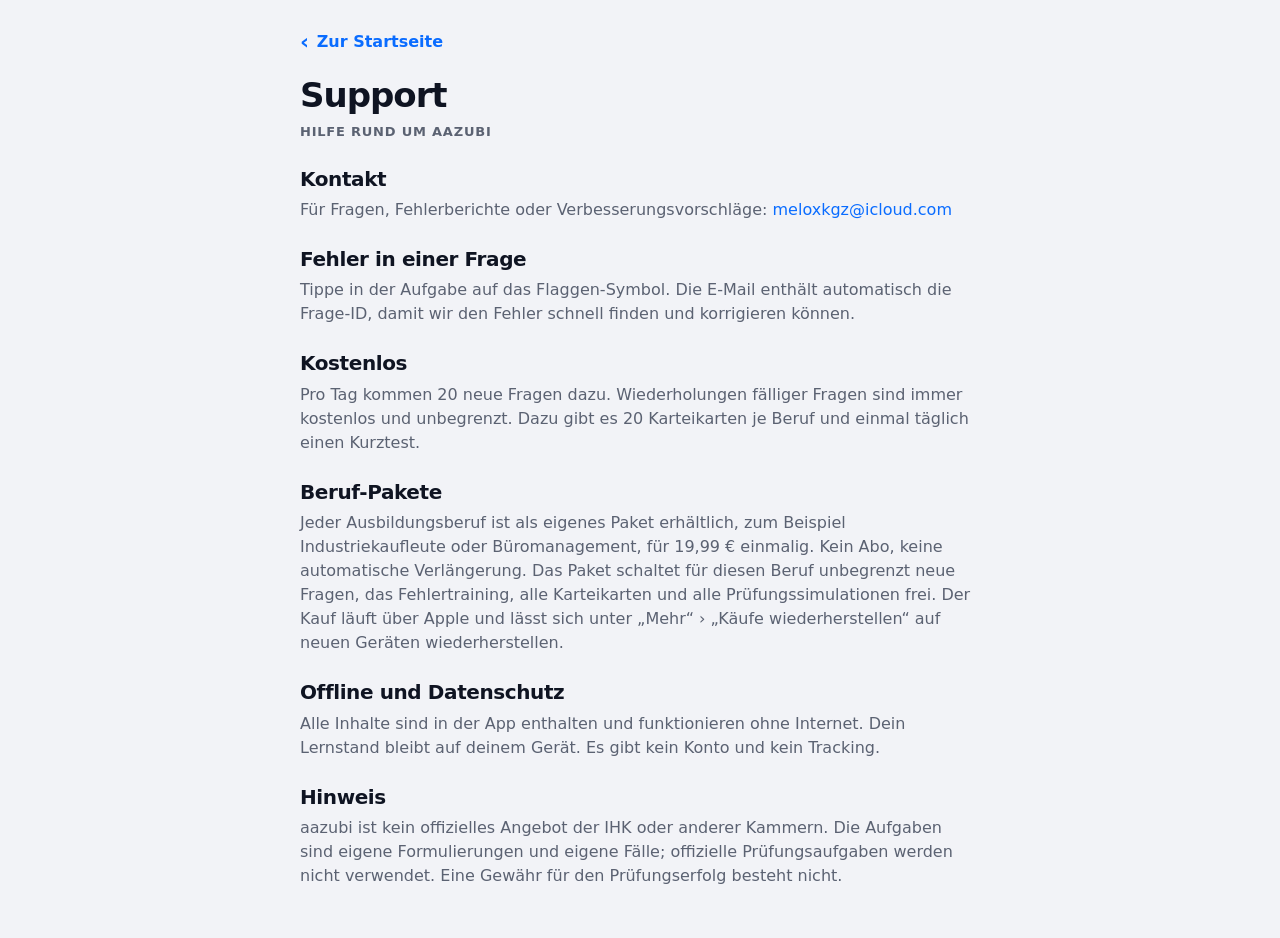
==== support.html @ 2c67dcf4 "aazubi: Support, Datenschutz, Impressum Co-Authored-By: Claude Opus 5.5 <noreply@anthropic.com>" ====
<!doctype html>
<html lang="de">
<head>
  <meta charset="utf-8">
  <meta name="viewport" content="width=device-width, initial-scale=1, viewport-fit=cover">
  <title>Support - aazubi</title>
  <link rel="stylesheet" href="style.css">
</head>
<body class="legal-page">
  <article class="legal">
    <a class="back" href="index.html">Zur Startseite</a>
    <h1>Support</h1>
    <p class="eyebrow">Hilfe rund um aazubi</p>
    <h2>Kontakt</h2>
    <p>Für Fragen, Fehlerberichte oder Verbesserungsvorschläge: <a href="mailto:meloxkgz@icloud.com?subject=aazubi%20Support">meloxkgz@icloud.com</a></p>
    <h2>Fehler in einer Frage</h2>
    <p>Tippe in der Aufgabe auf das Flaggen-Symbol. Die E-Mail enthält automatisch die Frage-ID, damit wir den Fehler schnell finden und korrigieren können.</p>
    <h2>Kostenlos</h2>
    <p>Pro Tag kommen 20 neue Fragen dazu. Wiederholungen fälliger Fragen sind immer kostenlos und unbegrenzt. Dazu gibt es 20 Karteikarten je Beruf und einmal täglich einen Kurztest.</p>
    <h2>Beruf-Pakete</h2>
    <p>Jeder Ausbildungsberuf ist als eigenes Paket erhältlich, zum Beispiel Industriekaufleute oder Büromanagement, für 19,99 € einmalig. Kein Abo, keine automatische Verlängerung. Das Paket schaltet für diesen Beruf unbegrenzt neue Fragen, das Fehlertraining, alle Karteikarten und alle Prüfungssimulationen frei. Der Kauf läuft über Apple und lässt sich unter „Mehr“ › „Käufe wiederherstellen“ auf neuen Geräten wiederherstellen.</p>
    <h2>Offline und Datenschutz</h2>
    <p>Alle Inhalte sind in der App enthalten und funktionieren ohne Internet. Dein Lernstand bleibt auf deinem Gerät. Es gibt kein Konto und kein Tracking.</p>
    <h2>Hinweis</h2>
    <p>aazubi ist kein offizielles Angebot der IHK oder anderer Kammern. Die Aufgaben sind eigene Formulierungen und eigene Fälle; offizielle Prüfungsaufgaben werden nicht verwendet. Eine Gewähr für den Prüfungserfolg besteht nicht.</p>
  </article>
</body>
</html>
---- style.css ----
/* ==========================================================================
   aazubi — Designsystem nach der Industriekaufmann-iOS-App (IndustrieTrainer)
   SF Pro in schweren Schnitten, iOS-Gruppengrau, Navy→Blau-Hero,
   weiße Karten mit grauem Versal-Label + fetter Überschrift, Pillen-Chips,
   farbige Code-Chips, schwarze Buttons, Blau für Links/Sekundäraktionen.
   ========================================================================== */

:root {
  --bg: #f2f3f7;
  --surface: #ffffff;
  --surface-2: #f2f2f5;
  --surface-3: #e7e8ed;
  --ink: #0f1422;
  --ink-2: #5b6272;
  --ink-3: #6b7280;
  --line: #e6e7ec;
  --line-2: #d9dbe2;
  --btn-bg: #111827;
  --btn-fg: #ffffff;
  --blue: #0a6cff;
  --blue-soft: #e3efff;
  --sel-border: #8cc8f5;
  --ok: #22c55e;  --ok-soft: #e7f8ee; --ok-ink: #15803d;
  --bad: #ef4444; --bad-soft: #fdecec; --bad-ink: #c62828;
  --warn: #f59e0b;
  --orange: #f97316; --orange-soft: #ffedd5;
  --violet: #8b5cf6; --violet-soft: #ede9fe;
  --green: #10b981; --green-soft: #d1fae5;
  --blue-chip: #2563eb; --blue-chip-soft: #e0e7ff;
  --gray-chip: #64748b; --gray-chip-soft: #eef0f4;
  --hero: linear-gradient(135deg, #141a28 0%, #1f3354 38%, #2d5a9b 68%, #0a84ff 100%);
  --shadow: 0 1px 2px rgba(15, 20, 34, .04), 0 8px 24px -12px rgba(15, 20, 34, .12);
  --shadow-lg: 0 2px 4px rgba(15, 20, 34, .05), 0 24px 48px -20px rgba(15, 20, 34, .28);
  --r-card: 28px;
  --r-md: 18px;
  --font: -apple-system, BlinkMacSystemFont, "SF Pro Text", "SF Pro Display", "Helvetica Neue", system-ui, sans-serif;
  --font-display: -apple-system, BlinkMacSystemFont, "SF Pro Display", "Helvetica Neue", system-ui, sans-serif;
  --font-sans: var(--font);
  --font-mono: var(--font);
  --ease: cubic-bezier(.2, .8, .2, 1);
  --spring: cubic-bezier(.34, 1.3, .64, 1);
  --safe-top: env(safe-area-inset-top, 0px);
  --safe-bottom: env(safe-area-inset-bottom, 0px);
  color-scheme: light;
}
@media (prefers-color-scheme: dark) {
  :root {
    --bg: #000000;
    --surface: #1c1c1e;
    --surface-2: #2c2c2e;
    --surface-3: #3a3a3c;
    --ink: #f5f5f7;
    --ink-2: #aeb1b8;
    --ink-3: #8e9199;
    --line: #2c2c2e;
    --line-2: #3a3a3c;
    --btn-bg: #f5f5f7;
    --btn-fg: #0f1422;
    --blue: #0a84ff;
    --blue-soft: #0f2a4d;
    --sel-border: #3a8ee6;
    --ok-soft: #10301d; --ok-ink: #4ade80;
    --bad-soft: #3a1414; --bad-ink: #f87171;
    --orange-soft: #3a2410; --violet-soft: #2a1f47; --green-soft: #0e3024; --blue-chip-soft: #1a2448; --gray-chip-soft: #2c2c2e;
    --shadow: 0 1px 0 rgba(255, 255, 255, .03) inset;
    --shadow-lg: 0 1px 0 rgba(255, 255, 255, .04) inset;
    color-scheme: dark;
  }
}

/* ---------- Basis ---------- */
*, *::before, *::after { box-sizing: border-box; margin: 0; -webkit-tap-highlight-color: transparent; }
html { background: var(--bg); }
body {
  min-height: 100dvh;
  font-family: var(--font);
  font-size: 16px;
  line-height: 1.4;
  color: var(--ink);
  background: var(--bg);
  -webkit-font-smoothing: antialiased;
  overflow-x: hidden;
  -webkit-user-select: none;
  user-select: none;
}
button, input, select { font: inherit; color: inherit; }
button { cursor: pointer; background: none; border: 0; padding: 0; text-align: inherit; }
a { color: inherit; text-decoration: none; }
ul { list-style: none; padding: 0; }
h1, h2, h3 { font-weight: 800; letter-spacing: -.02em; line-height: 1.12; text-wrap: balance; }
p { color: var(--ink-2); text-wrap: pretty; }
svg.i { width: 20px; height: 20px; flex: none; fill: none; stroke: currentColor; stroke-width: 2.1; stroke-linecap: round; stroke-linejoin: round; }
.num, .mono { font-variant-numeric: tabular-nums; }
:where(button, a, input, [tabindex]):focus-visible { outline: 3px solid var(--blue); outline-offset: 2px; border-radius: 12px; }

/* Labels: graue Versalien in Fett (wie „SETUP“, „WARUM PREMIUM“) */
.eyebrow {
  display: flex; align-items: center; gap: 7px;
  font-size: 13px; font-weight: 800; letter-spacing: .06em; text-transform: uppercase;
  color: var(--ink-3);
}
.kicker { font-size: 13px; font-weight: 800; letter-spacing: .06em; text-transform: uppercase; color: var(--ink-3); }
.dot { width: 7px; height: 7px; border-radius: 50%; background: var(--ink-3); flex: none; }
.dot.ok { background: var(--ok); }
.dot.gold { background: var(--orange); }

.app { max-width: 720px; margin: 0 auto; padding: calc(10px + var(--safe-top)) 16px calc(112px + var(--safe-bottom)); }

/* ---------- Kopfzeile ---------- */
.topline { display: flex; align-items: center; justify-content: space-between; gap: 12px; min-height: 52px; margin-bottom: 14px; }
.wordmark { font-size: 24px; font-weight: 900; letter-spacing: -.03em; line-height: 1; }
.wordmark small { display: none; }
.chip-btn {
  display: inline-flex; align-items: center; gap: 8px; height: 44px; padding: 0 16px;
  border-radius: 999px; background: var(--surface); box-shadow: var(--shadow);
  font-size: 15px; font-weight: 700; white-space: nowrap;
}
.chip-btn svg.i { width: 17px; height: 17px; color: var(--ink-2); }

.page-title { margin: 8px 4px 20px; }
.page-title .kicker { margin-bottom: 6px; }
.page-title h1 { font-size: 34px; font-weight: 900; letter-spacing: -.03em; line-height: 1.08; }
.page-title p { margin-top: 8px; font-size: 16px; line-height: 1.45; }
.meta-row { display: none; }

/* ---------- Buttons ---------- */
.btn {
  display: inline-flex; align-items: center; justify-content: center; gap: 8px;
  min-height: 54px; padding: 0 20px; border-radius: 16px;
  font-size: 17px; font-weight: 800; letter-spacing: -.01em; white-space: nowrap;
  transition: transform .25s var(--spring), opacity .15s;
}
.btn:active { transform: scale(.97); }
.btn svg.i { width: 18px; height: 18px; stroke-width: 2.4; }
.btn-primary { background: var(--btn-bg); color: var(--btn-fg); }
.btn-secondary { background: var(--surface-3); color: var(--blue); }
.btn-ghost { color: var(--blue); font-weight: 700; }
.btn-danger { background: var(--bad) !important; color: #fff !important; }
.btn-block { width: 100%; }
.btn[disabled] { opacity: .35; pointer-events: none; }
.btn-row { display: flex; gap: 10px; }
.btn-row .btn { flex: 1 1 0; min-width: 0; }
.btn-hero { width: 100%; justify-content: space-between; }
.btn-hero .meta { font-size: 14px; font-weight: 700; opacity: .7; display: inline-flex; gap: 6px; align-items: center; }
.linklike { display: inline-flex; align-items: center; gap: 6px; font-size: 15px; font-weight: 700; color: var(--blue); }
.linklike svg.i { width: 16px; height: 16px; }

/* ---------- Karten ---------- */
.card, .sec {
  position: relative; background: var(--surface); border-radius: var(--r-card);
  box-shadow: var(--shadow); padding: 22px 20px; margin-bottom: 14px;
}
.card-head, .sec-head { display: flex; justify-content: space-between; align-items: center; gap: 10px; }
.card-head .aside, .sec-head .aside { font-size: 14px; font-weight: 700; color: var(--ink-3); white-space: nowrap; }
.card h2, .sec h2 { font-size: 24px; font-weight: 900; letter-spacing: -.025em; margin-top: 6px; }
.sec-head h3 { font-size: 13px; font-weight: 800; letter-spacing: .06em; text-transform: uppercase; color: var(--ink-3); }
.sec-title { font-size: 24px; font-weight: 900; letter-spacing: -.025em; margin: 6px 0 16px; line-height: 1.15; }
.card .desc { margin-top: 6px; font-size: 15px; }
.card-foot { display: flex; justify-content: space-between; align-items: center; gap: 10px; margin-top: 16px; padding-top: 14px; border-top: 1px solid var(--line); font-size: 14px; color: var(--ink-3); }
.tags { display: flex; flex-wrap: wrap; gap: 6px; margin-top: 12px; }
.tag { display: inline-flex; align-items: center; gap: 5px; min-height: 26px; padding: 3px 10px; border-radius: 999px; background: var(--surface-2); font-size: 13px; font-weight: 700; color: var(--ink-2); }
.tag.ok { background: var(--ok-soft); color: var(--ok-ink); }
.tag.gold { background: var(--blue-soft); color: var(--blue); font-weight: 800; }
.tag.dark { background: var(--btn-bg); color: var(--btn-fg); }
.section-label { margin: 26px 4px 12px; }
.section-label .eyebrow { font-size: 13px; }
.fine { font-size: 13px; line-height: 1.5; color: var(--ink-3); text-align: center; margin-top: 14px; }
.fine a { color: var(--blue); font-weight: 600; }

/* ---------- Hero (Navy→Blau) ---------- */
.hero2 {
  position: relative; overflow: hidden; border-radius: 32px; padding: 24px 22px 22px; margin-bottom: 14px;
  background: var(--hero); color: #fff; box-shadow: var(--shadow-lg);
}
.hero2 .top { display: flex; justify-content: space-between; align-items: center; gap: 10px; }
.hero2 .eb { font-size: 13px; font-weight: 800; letter-spacing: .06em; text-transform: uppercase; color: rgba(255, 255, 255, .72); }
.hero2 .pillnum { padding: 8px 14px; border-radius: 999px; background: rgba(255, 255, 255, .14); font-size: 17px; font-weight: 900; letter-spacing: .01em; white-space: nowrap; }
.hero2 h1 { margin-top: 16px; font-size: 32px; font-weight: 900; letter-spacing: -.03em; line-height: 1.1; color: #fff; }
.hero2 p { margin-top: 10px; color: rgba(255, 255, 255, .78); font-size: 16px; line-height: 1.45; }
.hero2 .tiles { display: grid; grid-template-columns: repeat(3, 1fr); gap: 10px; margin-top: 20px; }
.hero2 .tile { padding: 14px 12px 12px; border-radius: 18px; background: rgba(255, 255, 255, .13); text-align: left; color: #fff; }
.hero2 .tile b { display: block; font-size: 24px; font-weight: 900; letter-spacing: -.02em; line-height: 1.05; font-variant-numeric: tabular-nums; white-space: nowrap; }
.hero2 .tile span { display: block; margin-top: 4px; font-size: 13px; font-weight: 700; color: rgba(255, 255, 255, .72); }
.hero2 .btn { margin-top: 18px; background: #fff; color: #0f1422; }
.hero2 .sub-actions { display: flex; justify-content: center; margin-top: 12px; }
.hero2 .sub-actions button { font-size: 15px; font-weight: 700; color: rgba(255, 255, 255, .85); display: inline-flex; gap: 6px; align-items: center; min-height: 36px; }
.hero2 .sub-actions svg.i { width: 16px; height: 16px; }

/* ---------- Tagesplan ---------- */
.plan-row { display: grid; grid-template-columns: 1fr 1fr; gap: 10px; margin-top: 16px; }
.plan-row > div { padding: 14px; border-radius: var(--r-md); background: var(--surface-2); }
.plan-row b { display: block; font-size: 26px; font-weight: 900; letter-spacing: -.02em; font-variant-numeric: tabular-nums; }
.plan-row span { font-size: 13px; font-weight: 700; color: var(--ink-3); }
.bar { height: 10px; border-radius: 10px; background: var(--surface-3); overflow: hidden; }
.bar > i { display: block; height: 100%; border-radius: 10px; background: var(--blue); transition: width .6s var(--ease); }
.bar.ok > i { background: var(--ok); }
.bar.warn > i { background: var(--warn); }
.pill-group, .toggle-group { display: flex; gap: 8px; }
.pill-group { margin-top: 16px; }
.pill-group button, .toggle-group button {
  flex: 1; min-height: 44px; padding: 0 12px; border-radius: 999px; background: var(--surface-2);
  font-size: 15px; font-weight: 800; color: var(--ink); white-space: nowrap;
  transition: background .2s, color .2s;
}
.pill-group button[aria-pressed="true"], .toggle-group button[aria-pressed="true"] { background: var(--btn-bg); color: var(--btn-fg); }

/* ---------- Prognose ---------- */
.prog-big { display: flex; align-items: baseline; gap: 8px; margin-top: 4px; }
.prog-big b { font-size: 44px; font-weight: 900; letter-spacing: -.035em; line-height: 1; font-variant-numeric: tabular-nums; }
.prog-big span { font-size: 15px; font-weight: 700; color: var(--ink-3); }
.prog-pass { display: inline-flex; align-items: center; gap: 6px; margin-top: 10px; padding: 6px 12px; border-radius: 999px; font-size: 14px; font-weight: 800; }
.prog-pass.good { background: var(--ok-soft); color: var(--ok-ink); }
.prog-pass.mid { background: var(--blue-soft); color: var(--blue); }
.prog-pass.low { background: var(--orange-soft); color: var(--orange); }
.range3 { position: relative; height: 14px; margin: 22px 0 8px; border-radius: 14px; background: var(--surface-3); }
.range3 .band { position: absolute; top: 0; bottom: 0; border-radius: 14px; background: var(--blue); }
.range3 .pass { position: absolute; top: -5px; bottom: -5px; width: 3px; margin-left: -1.5px; border-radius: 3px; background: var(--ink); }
.range3-l { display: flex; justify-content: space-between; font-size: 12px; font-weight: 700; color: var(--ink-3); }
.lever3 { display: grid; grid-template-columns: 48px 1fr auto; gap: 14px; align-items: center; width: 100%; margin-top: 18px; padding: 14px; border-radius: 20px; background: var(--surface-2); text-align: left; }
.lever3 .ic { width: 48px; height: 48px; border-radius: 14px; display: grid; place-items: center; background: var(--blue-chip-soft); color: var(--blue-chip); }
.lever3 .t { font-size: 15px; line-height: 1.35; font-weight: 600; color: var(--ink-2); }
.lever3 .t b { display: block; color: var(--ink); font-weight: 800; }
.lever3 .chev { color: var(--ink-3); }

/* ---------- Kennzahlen ---------- */
.kpis { display: grid; grid-template-columns: repeat(2, 1fr); gap: 12px; margin-bottom: 14px; }
.kpi { background: var(--surface); border-radius: 22px; box-shadow: var(--shadow); padding: 16px; text-align: left; }
.kpi .eyebrow { font-size: 12px; }
.kpi .v { font-size: 30px; font-weight: 900; letter-spacing: -.03em; margin-top: 6px; line-height: 1; font-variant-numeric: tabular-nums; }
.kpi .v small { font-size: 15px; font-weight: 800; color: var(--ink-3); margin-left: 2px; }
.kpi .f { display: flex; align-items: center; gap: 5px; margin-top: 8px; font-size: 13px; font-weight: 600; color: var(--ink-3); }
.kpi .f svg.i { width: 15px; height: 15px; }
.week { display: grid; grid-template-columns: repeat(7, 1fr); gap: 4px; margin-top: 10px; }
.week i { height: 8px; border-radius: 8px; background: var(--surface-3); }
.week i.on { background: var(--ok); }
.week i.frz { background: var(--sel-border); }

/* ---------- Themen-Kacheln (wie „Was fällt dir gerade schwer?“) ---------- */
.topics { display: grid; grid-template-columns: 1fr 1fr; gap: 10px; }
.topic { display: flex; align-items: center; gap: 12px; min-height: 76px; padding: 12px; border-radius: 22px; background: var(--surface); box-shadow: inset 0 0 0 1.5px var(--line); text-align: left; transition: transform .2s var(--spring); }
.topic:active { transform: scale(.97); }
.topic .code2 { flex: none; min-width: 52px; height: 52px; padding: 0 8px; border-radius: 16px; display: grid; place-items: center; font-size: 17px; font-weight: 900; letter-spacing: -.01em; }
.topic .t2 { font-size: 15px; font-weight: 800; line-height: 1.2; letter-spacing: -.01em; }
.topic .m2 { font-size: 12.5px; font-weight: 600; color: var(--ink-3); margin-top: 3px; }
.topic.focus { background: var(--orange-soft); box-shadow: inset 0 0 0 1.5px color-mix(in srgb, var(--orange) 55%, transparent); }
.c-orange { background: var(--orange-soft); color: var(--orange); }
.c-blue { background: var(--blue-chip-soft); color: var(--blue-chip); }
.c-green { background: var(--green-soft); color: var(--green); }
.c-violet { background: var(--violet-soft); color: var(--violet); }
.c-gray { background: var(--gray-chip-soft); color: var(--gray-chip); }
.topic.focus .code2 { background: color-mix(in srgb, var(--orange) 16%, var(--surface)); }

/* ---------- Nummern-Liste (wie „01 PDF-Chaos ersetzen“) ---------- */
.steps { display: flex; flex-direction: column; gap: 18px; }
.step { display: grid; grid-template-columns: 52px 1fr; gap: 14px; align-items: start; }
.step .n { width: 52px; height: 52px; border-radius: 16px; display: grid; place-items: center; background: var(--btn-bg); color: var(--btn-fg); font-size: 17px; font-weight: 900; }
.step b { display: block; font-size: 18px; font-weight: 900; letter-spacing: -.015em; line-height: 1.25; }
.step span { display: block; margin-top: 3px; font-size: 15px; color: var(--ink-2); line-height: 1.4; }

/* ---------- Premium-Hero ---------- */
.feat { display: grid; grid-template-columns: 52px 1fr; gap: 14px; align-items: start; margin-top: 16px; }
.feat .ic { width: 52px; height: 52px; border-radius: 16px; display: grid; place-items: center; background: rgba(255, 255, 255, .14); color: #fff; }
.feat .ic svg.i { width: 24px; height: 24px; }
.feat b { display: block; font-size: 17px; font-weight: 900; color: #fff; letter-spacing: -.01em; }
.feat span { display: block; margin-top: 2px; font-size: 15px; color: rgba(255, 255, 255, .78); line-height: 1.4; }
.crown { position: absolute; right: 20px; top: 20px; width: 64px; height: 64px; border-radius: 20px; display: grid; place-items: center; background: rgba(255, 255, 255, .14); }
.crown svg.i { width: 32px; height: 32px; stroke-width: 2.2; }

/* ---------- Listen (Lernfelder, Berufe, Menü) ---------- */
.list { background: var(--surface); border-radius: var(--r-card); box-shadow: var(--shadow); overflow: hidden; margin-bottom: 14px; }
.row-item { display: grid; grid-template-columns: 52px 1fr auto; gap: 14px; align-items: center; width: 100%; padding: 14px 16px; text-align: left; }
.row-item + .row-item { border-top: 1px solid var(--line); }
.row-item:active { background: var(--surface-2); }
.row-item .code { width: 52px; height: 52px; border-radius: 16px; display: grid; place-items: center; font-size: 16px; font-weight: 900; background: var(--blue-chip-soft); color: var(--blue-chip); }
.row-item .code svg.i { width: 24px; height: 24px; }
.row-item.done .code { background: var(--green-soft); color: var(--green); }
.row-item.sel { background: var(--blue-soft); }
.row-item.sel .code { background: var(--btn-bg); color: var(--btn-fg); }
.row-item .t { font-size: 16px; font-weight: 800; line-height: 1.28; letter-spacing: -.01em; }
.row-item .m { font-size: 13.5px; font-weight: 600; color: var(--ink-3); margin-top: 3px; }
.row-item .bar { height: 6px; margin-top: 9px; }
.row-item .chev { color: var(--ink-3); }
.row-item[disabled] { opacity: .45; }

.seg { display: flex; gap: 8px; overflow-x: auto; scrollbar-width: none; margin-bottom: 14px; padding: 2px; }
.seg::-webkit-scrollbar { display: none; }
.seg button { flex: none; min-height: 40px; padding: 0 16px; border-radius: 999px; background: var(--surface); box-shadow: var(--shadow); font-size: 14px; font-weight: 800; color: var(--ink); white-space: nowrap; }
.seg button.on { background: var(--btn-bg); color: var(--btn-fg); }

/* ---------- Onboarding ---------- */
.search { position: relative; display: block; margin-bottom: 14px; }
.search svg.i { position: absolute; left: 16px; top: 50%; transform: translateY(-50%); color: var(--ink-3); width: 18px; height: 18px; }
.search input { width: 100%; height: 52px; border-radius: 16px; border: 0; background: var(--surface); box-shadow: var(--shadow); padding: 0 16px 0 46px; font-size: 17px; outline: none; -webkit-user-select: text; user-select: text; }
.checks { display: flex; flex-direction: column; gap: 10px; margin-top: 18px; }
.checks > span { display: flex; align-items: center; gap: 10px; font-size: 15px; font-weight: 600; color: rgba(255, 255, 255, .85); }
.checks svg.i { width: 20px; height: 20px; padding: 3px; border-radius: 50%; background: var(--ok); color: #fff; stroke-width: 3; }
.choice-grid { display: grid; grid-template-columns: repeat(3, 1fr); gap: 10px; }
.choice { padding: 18px 8px 16px; border-radius: 22px; background: var(--surface); box-shadow: inset 0 0 0 1.5px var(--line); text-align: center; }
.choice b { display: block; font-size: 32px; font-weight: 900; letter-spacing: -.03em; line-height: 1; }
.choice span { display: block; margin-top: 6px; font-size: 14px; font-weight: 700; color: var(--ink-3); }
.choice.sel { background: var(--btn-bg); box-shadow: none; }
.choice.sel b, .choice.sel span { color: var(--btn-fg); }
.field { margin-top: 20px; }
.field label { display: block; margin-bottom: 8px; }
.field input { width: 100%; height: 54px; border-radius: 16px; border: 0; background: var(--surface); box-shadow: var(--shadow); padding: 0 16px; font-size: 17px; -webkit-user-select: text; user-select: text; }
.sticky-cta { position: sticky; bottom: calc(14px + var(--safe-bottom)); margin-top: 20px; z-index: 5; }
.sticky-cta .btn { box-shadow: 0 12px 30px -10px rgba(15, 20, 34, .45); }

/* ---------- Aufgabe ---------- */
.quiz { position: fixed; inset: 0; z-index: 40; background: var(--bg); overflow-y: auto; -webkit-overflow-scrolling: touch; }
.practice-bar { position: sticky; top: 0; z-index: 3; display: flex; align-items: center; gap: 12px; padding: calc(10px + var(--safe-top)) 16px 10px; background: color-mix(in srgb, var(--bg) 88%, transparent); -webkit-backdrop-filter: blur(20px) saturate(180%); backdrop-filter: blur(20px) saturate(180%); }
.practice-bar .close { width: 44px; height: 44px; border-radius: 50%; background: var(--surface); box-shadow: var(--shadow); display: grid; place-items: center; flex: none; }
.practice-bar .ttl { flex: 1; min-width: 0; }
.practice-bar .ttl .eyebrow { font-size: 11.5px; }
.practice-bar .ttl b { display: block; font-size: 17px; font-weight: 800; overflow: hidden; text-overflow: ellipsis; white-space: nowrap; }
.progress-row { display: flex; align-items: center; gap: 12px; padding: 4px 20px 12px; font-size: 13px; font-weight: 700; color: var(--ink-3); background: color-mix(in srgb, var(--bg) 88%, transparent); }
.progress-row .bar { flex: 1; height: 8px; }
.progress-row b { color: var(--ink); }
.exam-bar { position: sticky; top: 0; z-index: 3; display: flex; align-items: center; gap: 10px; padding: calc(10px + var(--safe-top)) 16px 12px; background: var(--hero); color: #fff; }
.exam-bar .icon { width: 44px; height: 44px; border-radius: 50%; background: rgba(255, 255, 255, .14); display: grid; place-items: center; flex: none; }
.exam-bar .timer { flex: 1; min-width: 0; display: flex; flex-direction: column; justify-content: center; }
.exam-bar .timer span { display: flex; align-items: center; gap: 6px; font-size: 11.5px; font-weight: 800; letter-spacing: .06em; color: rgba(255, 255, 255, .7); }
.exam-bar .timer b { font-size: 24px; font-weight: 900; letter-spacing: -.01em; font-variant-numeric: tabular-nums; }
.exam-bar .timer.warn b { color: #ffb4ad; }
.exam-bar .end { min-height: 44px; padding: 0 16px; border-radius: 14px; background: #fff; color: #0f1422; font-weight: 800; font-size: 15px; flex: none; }
.quiz-body { max-width: 720px; margin: 0 auto; padding: 8px 16px calc(120px + var(--safe-bottom)); }
.task { background: var(--surface); border-radius: var(--r-card); box-shadow: var(--shadow); overflow: hidden; }
.task-head { display: flex; justify-content: space-between; align-items: flex-start; gap: 12px; padding: 20px 20px 0; }
.task-head b { font-size: 13px; font-weight: 800; letter-spacing: .06em; text-transform: uppercase; color: var(--ink-3); }
.task-head .tag { margin-top: 10px; background: var(--blue-chip-soft); color: var(--blue-chip); font-weight: 800; }
.task-head .type { margin-top: 8px; font-size: 13px; font-weight: 700; color: var(--ink-3); }
.task-tools { display: flex; gap: 8px; flex: none; }
.task-tools .tool { width: 44px; height: 44px; border-radius: 50%; background: var(--surface-2); display: grid; place-items: center; color: var(--ink-2); }
.task-tools .tool svg.i { width: 19px; height: 19px; }
.task-body { padding: 16px 20px 20px; }
.task-body .prompt { font-size: 22px; font-weight: 800; line-height: 1.3; letter-spacing: -.02em; color: var(--ink); -webkit-user-select: text; user-select: text; }
.options { display: flex; flex-direction: column; gap: 10px; margin-top: 20px; }
.option {
  display: grid; grid-template-columns: 38px 1fr 26px; gap: 12px; align-items: center;
  width: 100%; padding: 14px; border-radius: 20px; background: var(--surface);
  box-shadow: inset 0 0 0 1.5px var(--line); font-size: 16px; font-weight: 600; line-height: 1.35; color: var(--ink);
  transition: transform .2s var(--spring), box-shadow .15s, background .15s;
}
.option:active { transform: scale(.985); }
.option .key { width: 38px; height: 38px; border-radius: 12px; display: grid; place-items: center; background: var(--surface-2); font-size: 16px; font-weight: 900; color: var(--ink-2); }
.option .mark { width: 26px; height: 26px; }
.option .mark svg.i { width: 26px; height: 26px; }
.option.picked { background: var(--blue-soft); box-shadow: inset 0 0 0 2px var(--sel-border); }
.option.picked .key { background: var(--blue); color: #fff; }
.option.picked .mark { color: var(--blue); }
.option.right { background: var(--ok-soft); box-shadow: inset 0 0 0 2px var(--ok); }
.option.right .key { background: var(--ok); color: #fff; }
.option.right .mark { color: var(--ok); }
.option.wrong { background: var(--bad-soft); box-shadow: inset 0 0 0 2px var(--bad); }
.option.wrong .key { background: var(--bad); color: #fff; }
.option.wrong .mark { color: var(--bad); }
.option.dim { opacity: .45; }
.solution { margin-top: 14px; padding: 20px; border-radius: var(--r-card); background: var(--surface); box-shadow: var(--shadow); scroll-margin-bottom: calc(100px + var(--safe-bottom)); animation: rise .35s var(--ease) both; }
.solution .lbl { display: inline-flex; align-items: center; min-height: 30px; padding: 4px 12px; border-radius: 999px; background: var(--ok-soft); color: var(--ok-ink); font-size: 14px; font-weight: 800; margin-bottom: 12px; }
.solution.bad .lbl { background: var(--bad-soft); color: var(--bad-ink); }
.solution p { color: var(--ink); font-size: 16px; line-height: 1.5; -webkit-user-select: text; user-select: text; }
.sol-line { font-weight: 600; margin-bottom: 8px; }
.sol-line b { font-weight: 800; }
.hint-strong { margin-top: 12px; padding-top: 12px; border-top: 1px solid var(--line); font-size: 14px !important; color: var(--ink-2) !important; }
.quiz-foot { position: fixed; left: 0; right: 0; bottom: 0; z-index: 41; padding: 12px 16px calc(12px + var(--safe-bottom)); background: color-mix(in srgb, var(--bg) 90%, transparent); -webkit-backdrop-filter: blur(20px) saturate(180%); backdrop-filter: blur(20px) saturate(180%); }
.quiz-foot .inner { max-width: 720px; margin: 0 auto; display: flex; gap: 10px; align-items: center; }
.quiz-foot .btn { flex: 1; }
.quiz-foot .hint { flex: 1; text-align: center; font-size: 14px; font-weight: 600; color: var(--ink-3); padding: 16px 0; }

/* Rechenaufgabe */
.num-wrap { margin-top: 20px; }
.num-wrap .eyebrow { font-size: 12px; }
.num-field { display: flex; align-items: center; gap: 10px; margin-top: 10px; padding: 0 18px; height: 64px; border-radius: 20px; background: var(--surface-2); box-shadow: inset 0 0 0 2px transparent; transition: box-shadow .15s; }
.num-field:focus-within { box-shadow: inset 0 0 0 2px var(--sel-border); background: var(--blue-soft); }
.num-field input { flex: 1; min-width: 0; border: 0; background: transparent; outline: none; font-size: 28px; font-weight: 900; letter-spacing: -.02em; color: var(--ink); font-variant-numeric: tabular-nums; -webkit-user-select: text; user-select: text; }
.num-field .unit { font-size: 20px; font-weight: 800; color: var(--ink-3); }
.num-wrap.right .num-field { background: var(--ok-soft); box-shadow: inset 0 0 0 2px var(--ok); }
.num-wrap.wrong .num-field { background: var(--bad-soft); box-shadow: inset 0 0 0 2px var(--bad); }
.num-note { margin-top: 8px; font-size: 14px; font-weight: 700; color: var(--bad-ink); }

/* Buchungssatz */
.book { margin-top: 20px; }
.book-cols { display: grid; grid-template-columns: 1fr 1fr; gap: 10px; }
.book-col { display: flex; flex-direction: column; gap: 8px; min-height: 124px; padding: 12px; border-radius: 20px; background: var(--surface-2); box-shadow: inset 0 0 0 2px transparent; text-align: left; }
.book-col.active { background: var(--blue-soft); box-shadow: inset 0 0 0 2px var(--sel-border); }
.book-col .eyebrow { font-size: 12px; }
.book-drop { display: flex; flex-direction: column; gap: 6px; }
.book-empty { font-size: 13px; font-weight: 600; color: var(--ink-3); }
.konto-pool { display: grid; grid-template-columns: 1fr 1fr; gap: 8px; }
.konto { display: flex; flex-direction: column; align-items: flex-start; gap: 2px; width: 100%; min-height: 52px; padding: 10px 12px; border-radius: 16px; background: var(--surface); box-shadow: inset 0 0 0 1.5px var(--line); text-align: left; }
.konto b { font-size: 15px; font-weight: 900; font-variant-numeric: tabular-nums; }
.konto span { font-size: 12.5px; font-weight: 600; line-height: 1.3; color: var(--ink-2); }
.konto.used { opacity: .35; }
.konto.right { background: var(--ok-soft); box-shadow: inset 0 0 0 2px var(--ok); }
.konto.wrong { background: var(--bad-soft); box-shadow: inset 0 0 0 2px var(--bad); text-decoration: line-through; }
.konto.missing { background: transparent; box-shadow: inset 0 0 0 2px var(--ok); opacity: .85; }
.konto.missing::before { content: "fehlt"; font-size: 11px; font-weight: 800; letter-spacing: .06em; text-transform: uppercase; color: var(--ok-ink); }

/* Ergebnis */
.result-top { text-align: center; padding: 28px 20px 24px; background: var(--hero); color: #fff; }
.result-top .eyebrow { justify-content: center; color: rgba(255, 255, 255, .72); }
.result-top .score { font-size: 80px; font-weight: 900; letter-spacing: -.05em; line-height: 1; margin-top: 12px; font-variant-numeric: tabular-nums; }
.result-top .score small { font-size: 32px; opacity: .7; }
.result-top h2 { color: #fff; font-size: 24px; margin-top: 10px; }
.result-top p { color: rgba(255, 255, 255, .8); margin-top: 8px; }
.verdict { display: inline-flex; align-items: center; gap: 8px; margin-top: 16px; min-height: 36px; padding: 0 14px; border-radius: 999px; font-size: 15px; font-weight: 800; background: rgba(255, 255, 255, .16); color: #fff; }
.verdict.ok svg.i { color: #4ade80; }
.verdict.no svg.i { color: #fca5a5; }
.lfrow { display: grid; grid-template-columns: 1fr 52px; gap: 12px; align-items: center; padding: 12px 0; }
.lfrow + .lfrow { border-top: 1px solid var(--line); }
.lfrow .t { font-size: 14px; font-weight: 700; margin-bottom: 8px; }
.lfrow .v { text-align: right; font-size: 15px; font-weight: 800; font-variant-numeric: tabular-nums; }
.review-item + .review-item { border-top: 1px solid var(--line); padding-top: 16px; margin-top: 16px; }
.review-item h3 { font-size: 16px; font-weight: 800; line-height: 1.4; margin: 10px 0; }
.review-item .a { display: flex; gap: 8px; font-size: 15px; font-weight: 600; margin-top: 4px; }
.review-item .a svg.i { width: 18px; height: 18px; margin-top: 2px; stroke-width: 2.6; }
.review-item .a.no { color: var(--bad-ink); }
.review-item .a.yes { color: var(--ok-ink); }
.review-item p.ex { font-size: 14px; margin-top: 8px; }

/* ---------- Prüfung ---------- */
.exam-grid { display: grid; gap: 12px; }
.exam { width: 100%; text-align: left; margin-bottom: 0; }
.exam.rec { background: var(--hero); color: #fff; }
.exam.rec .d, .exam.rec .f { color: rgba(255, 255, 255, .78); }
.exam .top { display: flex; justify-content: space-between; align-items: flex-start; gap: 10px; }
.exam h3 { font-size: 26px; font-weight: 900; letter-spacing: -.03em; }
.exam .d { margin-top: 4px; font-size: 15px; font-weight: 600; color: var(--ink-3); }
.exam .big { font-size: 44px; font-weight: 900; letter-spacing: -.04em; margin-top: 18px; line-height: 1; }
.exam .f { margin-top: 8px; font-size: 14px; font-weight: 700; color: var(--ink-3); }
.exam .lock { position: absolute; right: 20px; bottom: 20px; }
.exam.rec .tag.gold { background: rgba(255, 255, 255, .18); color: #fff; }
.notes { display: grid; gap: 10px; margin-top: 14px; }
.note { padding: 14px 16px; border-radius: var(--r-md); background: var(--surface-2); }
.note b { display: block; font-size: 15px; font-weight: 800; }
.note span { font-size: 14px; color: var(--ink-2); }
.checklist { display: flex; flex-direction: column; gap: 12px; margin-top: 14px; }
.checklist li { display: flex; gap: 12px; align-items: center; font-size: 16px; font-weight: 600; }
.checklist li::before { content: ""; flex: none; width: 24px; height: 24px; border-radius: 50%; background: var(--ok) url("data:image/svg+xml,%3Csvg xmlns='http://www.w3.org/2000/svg' viewBox='0 0 24 24' fill='none' stroke='white' stroke-width='3.4' stroke-linecap='round' stroke-linejoin='round'%3E%3Cpath d='M20 6 9 17l-5-5'/%3E%3C/svg%3E") center / 14px no-repeat; }

/* ---------- Karteikarten ---------- */
.flash { cursor: pointer; min-height: 340px; display: flex; flex-direction: column; padding: 24px 22px; }
.flash .front-t { font-size: 28px; font-weight: 900; letter-spacing: -.025em; line-height: 1.2; margin-top: 16px; }
.flash .lbl { display: inline-flex; align-self: flex-start; margin-top: 20px; padding: 4px 12px; border-radius: 999px; background: var(--ok-soft); color: var(--ok-ink); font-size: 14px; font-weight: 800; }
.flash .back-t { font-size: 18px; line-height: 1.5; font-weight: 500; color: var(--ink); margin-top: 10px; -webkit-user-select: text; user-select: text; }
.flash .tap { margin-top: auto; padding-top: 22px; display: flex; align-items: center; gap: 8px; font-size: 14px; font-weight: 700; color: var(--blue); }
.flash .tap svg.i { width: 17px; height: 17px; }
.rate { display: grid; grid-template-columns: 1fr 1fr; gap: 10px; }
.rate button { padding: 16px 10px; border-radius: 22px; background: var(--surface); box-shadow: var(--shadow); text-align: center; }
.rate button b { display: block; font-size: 17px; font-weight: 900; }
.rate button span { display: block; margin-top: 3px; font-size: 13px; font-weight: 600; color: var(--ink-3); }
.rate button:last-child { background: var(--btn-bg); }
.rate button:last-child b, .rate button:last-child span { color: var(--btn-fg); }

/* ---------- Mehr / Einstellungen ---------- */
.menu button, .menu a, .menu label { display: flex; justify-content: space-between; align-items: center; gap: 12px; width: 100%; min-height: 56px; padding: 14px 18px; font-size: 16px; font-weight: 700; }
.menu > * + * { border-top: 1px solid var(--line); }
.menu .v { display: inline-flex; align-items: center; gap: 6px; color: var(--ink-3); font-size: 15px; font-weight: 600; max-width: 60%; overflow: hidden; text-overflow: ellipsis; white-space: nowrap; }
.menu .v svg.i { width: 17px; height: 17px; }
.menu .danger { color: var(--bad); }
.menu a { color: var(--ink); }
.menu input[type="date"] { border: 0; background: var(--surface-2); border-radius: 10px; padding: 8px 10px; font-size: 15px; font-weight: 600; color: var(--ink); }
.setting .st, .setting-col .st { display: block; font-size: 16px; font-weight: 700; }
.setting .sd, .setting-col .sd { display: block; font-size: 13px; font-weight: 500; color: var(--ink-3); margin-top: 3px; }
.setting-col { display: block; padding: 14px 18px; }
.setting-col .toggle-group { margin-top: 12px; }
.switch { position: relative; flex: none; width: 51px; height: 31px; border-radius: 999px; background: var(--surface-3); transition: background .2s; }
.switch::after { content: ""; position: absolute; top: 2px; left: 2px; width: 27px; height: 27px; border-radius: 50%; background: #fff; box-shadow: 0 3px 8px rgba(0, 0, 0, .15), 0 1px 1px rgba(0, 0, 0, .1); transition: transform .25s var(--spring); }
.switch[aria-checked="true"] { background: var(--ok); }
.switch[aria-checked="true"]::after { transform: translateX(20px); }

/* ---------- Tab-Leiste (iOS) ---------- */
.tabbar {
  position: fixed; left: 0; right: 0; bottom: 0; z-index: 30;
  display: grid; grid-template-columns: repeat(5, 1fr);
  padding: 6px 8px calc(4px + var(--safe-bottom));
  background: color-mix(in srgb, var(--surface) 86%, transparent);
  -webkit-backdrop-filter: blur(24px) saturate(180%); backdrop-filter: blur(24px) saturate(180%);
  border-top: .5px solid var(--line-2);
}
.tabbar[hidden] { display: none; }
.tabbar button { display: flex; flex-direction: column; align-items: center; gap: 3px; padding: 5px 0; color: var(--ink-3); font-size: 11px; font-weight: 600; }
.tabbar svg.i { width: 25px; height: 25px; stroke-width: 2; }
.tabbar button.on { color: var(--blue); }
.tabbar button.on svg.i { stroke-width: 2.4; }

/* ---------- Sheet ---------- */
.overlay { position: fixed; inset: 0; z-index: 50; background: rgba(0, 0, 0, .35); animation: fade .2s ease; }
.overlay[hidden], .sheet-wrap[hidden] { display: none; }
.sheet-wrap { position: fixed; left: 0; right: 0; bottom: 0; z-index: 51; display: flex; justify-content: center; pointer-events: none; }
.sheet { pointer-events: auto; width: 100%; max-width: 620px; max-height: 92dvh; overflow-y: auto; background: var(--bg); border-radius: 28px 28px 0 0; padding: 10px 16px calc(20px + var(--safe-bottom)); box-shadow: 0 -10px 40px rgba(0, 0, 0, .2); animation: up .35s var(--ease); }
.sheet .grab { width: 38px; height: 5px; border-radius: 5px; background: var(--line-2); margin: 0 auto 16px; }
.sheet h2.sheet-t { font-size: 28px; font-weight: 900; letter-spacing: -.03em; margin: 8px 4px 8px; }
.sheet > p, .sheet [role="dialog"] > p { margin: 0 4px; }
.plan { display: grid; grid-template-columns: 28px 1fr auto; gap: 14px; align-items: center; width: 100%; padding: 20px 18px; border-radius: var(--r-card); background: var(--surface); box-shadow: var(--shadow); margin-bottom: 12px; text-align: left; }
.plan .radio { width: 26px; height: 26px; border-radius: 50%; box-shadow: inset 0 0 0 2.5px var(--ink-3); }
.plan.sel { box-shadow: inset 0 0 0 2px var(--sel-border), var(--shadow); }
.plan.sel .radio { box-shadow: none; background: var(--ok) url("data:image/svg+xml,%3Csvg xmlns='http://www.w3.org/2000/svg' viewBox='0 0 24 24' fill='none' stroke='white' stroke-width='3.4' stroke-linecap='round' stroke-linejoin='round'%3E%3Cpath d='M20 6 9 17l-5-5'/%3E%3C/svg%3E") center / 15px no-repeat; }
.plan .t { font-size: 20px; font-weight: 900; letter-spacing: -.02em; display: flex; align-items: center; gap: 8px; }
.plan .m { font-size: 15px; font-weight: 500; color: var(--ink-3); margin-top: 3px; }
.plan .p { font-size: 22px; font-weight: 900; text-align: right; letter-spacing: -.02em; }
.plan .p small { display: block; font-size: 14px; font-weight: 700; color: var(--ink-3); }

.toast { position: fixed; z-index: 60; left: 50%; transform: translateX(-50%); bottom: calc(96px + var(--safe-bottom)); padding: 12px 18px; border-radius: 16px; background: var(--btn-bg); color: var(--btn-fg); font-weight: 700; font-size: 15px; box-shadow: 0 12px 30px -10px rgba(0, 0, 0, .4); animation: drop .3s var(--ease); max-width: calc(100% - 32px); }
.toast[hidden] { display: none; }

.empty { text-align: center; padding: 34px 20px; }
.empty svg.i { width: 32px; height: 32px; color: var(--ink-3); margin: 0 auto; display: block; }
.empty h3 { font-size: 22px; font-weight: 900; margin: 14px 0 6px; }

/* ---------- Rechtliche Seiten ---------- */
.legal-page { -webkit-user-select: text; user-select: text; }
.legal { max-width: 720px; margin: 0 auto; padding: calc(20px + var(--safe-top)) 20px calc(40px + var(--safe-bottom)); }
.legal .back { display: inline-flex; align-items: center; min-height: 44px; margin-bottom: 12px; font-weight: 700; color: var(--blue); }
.legal .back::before { content: "‹\00a0"; font-size: 22px; }
.legal h1 { font-size: 34px; font-weight: 900; letter-spacing: -.03em; margin-bottom: 8px; }
.legal h2 { font-size: 20px; font-weight: 800; margin: 26px 0 8px; }
.legal p, .legal li { color: var(--ink-2); margin-bottom: 10px; line-height: 1.5; }
.legal a { color: var(--blue); }

/* ---------- Bewegung ---------- */
.stagger > * { animation: rise .45s var(--ease) both; }
.stagger > *:nth-child(2) { animation-delay: .04s; } .stagger > *:nth-child(3) { animation-delay: .08s; }
.stagger > *:nth-child(4) { animation-delay: .12s; } .stagger > *:nth-child(n+5) { animation-delay: .16s; }
.fade-in { animation: rise .35s var(--ease) both; }
@keyframes rise { from { opacity: 0; transform: translateY(10px); } to { opacity: 1; transform: none; } }
@keyframes fade { from { opacity: 0; } }
@keyframes up { from { transform: translateY(100%); } }
@keyframes drop { from { opacity: 0; transform: translate(-50%, 10px); } }

/* Schriftgröße (Einstellungen) */
html[data-size="l"] .task-body .prompt { font-size: 25px; }
html[data-size="l"] .option, html[data-size="l"] .solution p, html[data-size="l"] .back-t { font-size: 18px; }
html[data-size="xl"] .task-body .prompt { font-size: 28px; }
html[data-size="xl"] .option, html[data-size="xl"] .solution p, html[data-size="xl"] .back-t { font-size: 20px; }

@media (min-width: 760px) {
  .exam-grid { grid-template-columns: repeat(3, 1fr); }
  .kpis { grid-template-columns: repeat(4, 1fr); }
  .tabbar { left: 50%; right: auto; transform: translateX(-50%); width: 520px; bottom: 14px; border: .5px solid var(--line-2); border-radius: 22px; padding: 6px; }
}
@media (prefers-reduced-motion: reduce) { *, *::before, *::after { animation: none !important; transition: none !important; } }
/* Datumsfeld: iOS zeigt leere Datumsfelder ohne Text */
.date-field { position: relative; display: flex; align-items: center; height: 54px; border-radius: 16px; background: var(--surface); box-shadow: var(--shadow); padding: 0 16px; }
.date-field input { position: absolute; inset: 0; width: 100%; height: 100%; opacity: 0; -webkit-appearance: none; appearance: none; border: 0; }
.date-field .ph { flex: 1; font-size: 17px; font-weight: 600; color: var(--ink-3); pointer-events: none; }
.date-field svg.i { color: var(--ink-3); pointer-events: none; }
.date-field.has input { position: static; opacity: 1; background: transparent; font-size: 17px; font-weight: 700; color: var(--ink); text-align: left; }
.date-field.has .ph { display: none; }
/* Mehr: Icon-Chips wie in den iOS-Einstellungen */
.menu .ml { display: inline-flex; align-items: center; gap: 14px; }
.mi { width: 34px; height: 34px; border-radius: 10px; display: grid; place-items: center; flex: none; }
.mi svg.i { width: 18px; height: 18px; stroke-width: 2.2; }
.menu .danger { font-weight: 800; }
.hero2 .top:only-child { margin: 0; }
.topics .topic .code2 { font-size: 16px; }
.topics.single { grid-template-columns: 1fr; }
.topic .t2 { display: -webkit-box; -webkit-line-clamp: 2; -webkit-box-orient: vertical; overflow: hidden; }
.topic > span:nth-child(2) { min-width: 0; }
html.shot *, html.shot *::before, html.shot *::after { animation: none !important; transition: none !important; }
/* 2er-Kacheln: Spalten dürfen nie breiter als die Karte werden, Icon über dem Text */
.topics { grid-template-columns: repeat(2, minmax(0, 1fr)); }
.topics:not(.single) .topic { flex-direction: column; align-items: flex-start; gap: 10px; min-height: 0; padding: 14px; }
.topics:not(.single) .topic .code2 { min-width: 44px; height: 44px; border-radius: 14px; font-size: 15px; }
.topics:not(.single) .topic > span:nth-child(2) { width: 100%; }
.topics:not(.single) .topic .t2 { overflow-wrap: break-word; }

/* Aufgabenkopf: LF-Chip + Titel über volle Breite */
.task-head { align-items: center; }
.task-meta { display: flex; align-items: flex-start; gap: 10px; padding: 12px 20px 0; }
.task-meta .tag { flex: none; margin: 0; background: var(--blue-chip-soft); color: var(--blue-chip); font-weight: 800; white-space: nowrap; }
.task-meta .lft { font-size: 14px; font-weight: 700; line-height: 1.3; color: var(--ink-2); padding-top: 3px; }
.task-meta .type { margin-top: 3px; font-size: 13px; font-weight: 700; color: var(--ink-3); }
/* Prüfungskarten: Badges oben rechts, gestapelt */
.exam .top .tags { display: flex; flex-direction: column; align-items: flex-end; gap: 6px; flex: none; }
.exam .lock { position: static; }
/* Schritte: Titel schwarz, nicht grau erben */
.step b { color: var(--ink); }
/* Hebel */
.lever3 .t b { font-size: 15px; }
.lever3 .lt { display: -webkit-box; -webkit-line-clamp: 2; -webkit-box-orient: vertical; overflow: hidden; margin-top: 2px; }
/* Lange Komposita (Lagerumschlagshäufigkeit) umbrechen statt überlaufen */
h1, h2, h3, .prompt, .t2, .t { overflow-wrap: break-word; }
/* Pill-Gruppen passen immer in die Breite */
.pill-group, .toggle-group { gap: 6px; }
.pill-group button, .toggle-group button { flex: 1 1 0; min-width: 0; padding-left: 4px; padding-right: 4px; font-size: 14.5px; white-space: nowrap; }
/* Jahresabo-Badge nicht umbrechen */
.plan .t { flex-wrap: wrap; row-gap: 4px; }
.plan .tag { white-space: nowrap; }
.plan > span:nth-child(2) { min-width: 0; }
.menu input[type="date"] { min-width: 0; max-width: 150px; flex: none; }
.pill-group button, .toggle-group button { display: inline-flex; align-items: center; justify-content: center; text-align: center; }
.menu .ml { flex: none; }
.menu .v { min-width: 0; overflow: visible; }
.menu .v .vt { min-width: 0; overflow: hidden; text-overflow: ellipsis; white-space: nowrap; }
.menu .v svg { flex: none; }
button, a, [role="button"], label { touch-action: manipulation; }
.m .own { color: var(--good, #1f9d55); font-weight: 800; }
/* Toast: volle verfügbare Breite nutzen (left:50% halbierte die Breite und brach lange Meldungen schmal um) */
.toast { left: 0; right: 0; margin-inline: auto; width: fit-content; transform: none; text-align: center; }
@keyframes drop { from { opacity: 0; transform: translateY(10px); } }
/* Paywall-Titel: Krone klein oben rechts, Titel volle Breite; lange Berufsnamen sauber trennen */
.sheet .crown { width: 44px; height: 44px; border-radius: 14px; top: 16px; right: 16px; }
.sheet .crown svg.i { width: 24px; height: 24px; }
.pw-t { margin-top: 22px; font-size: 32px; hyphens: auto; -webkit-hyphens: auto; }
/* Statusleiste: Inhalt scrollt unter einen milchigen Streifen statt unter nackte Uhrzeit/Akku */
body::before { content: ""; position: fixed; top: 0; left: 0; right: 0; height: var(--safe-top); z-index: 35; pointer-events: none;
  background: color-mix(in srgb, var(--bg) 82%, transparent); -webkit-backdrop-filter: blur(20px) saturate(180%); backdrop-filter: blur(20px) saturate(180%); }
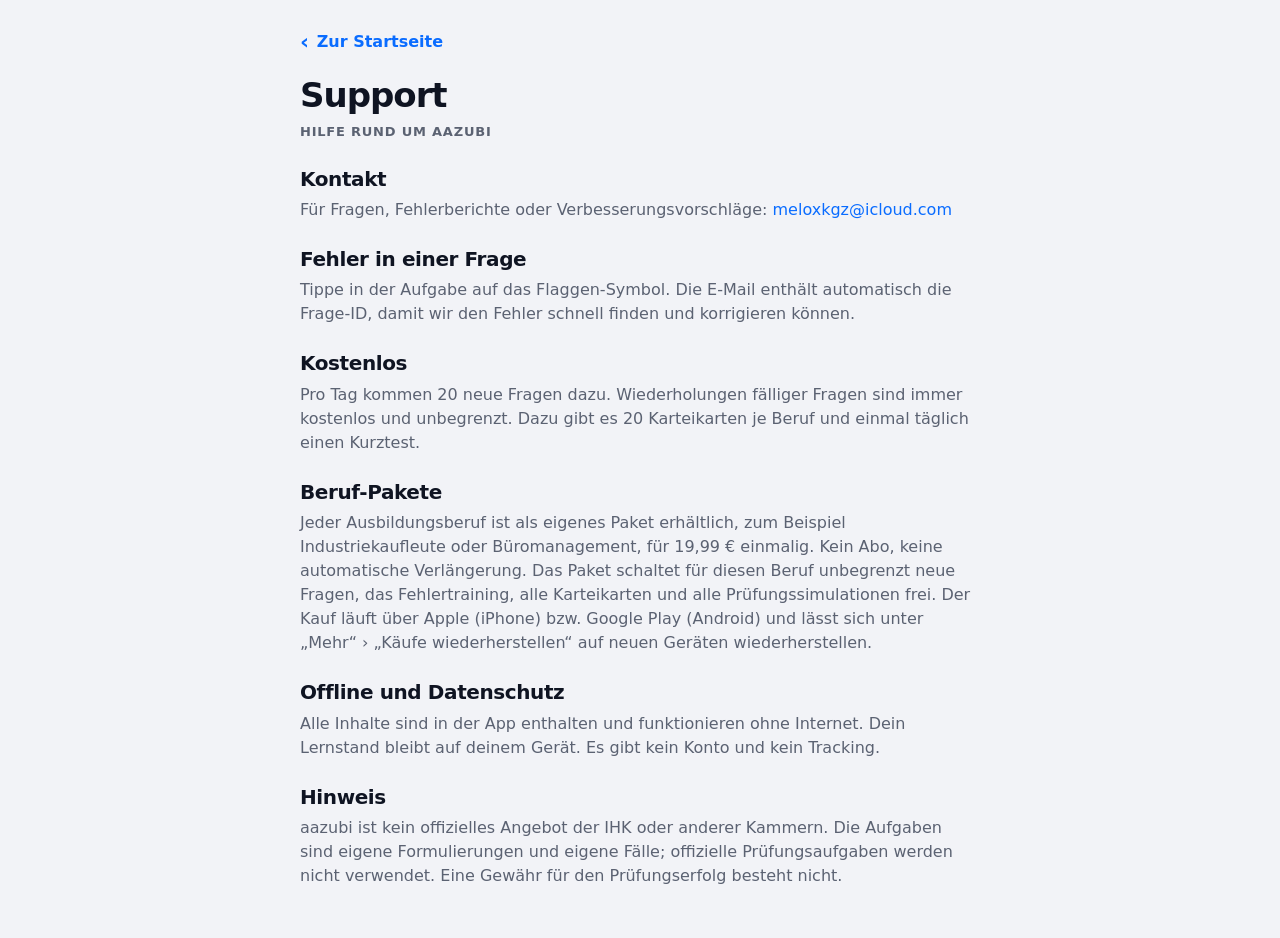
==== commit eb738c75: "Datenschutz/Support: Android-App über Google Play Co-Authored-By: Claude Opus 5.5 <noreply@anthropic" ====
--- a/support.html
+++ b/support.html
@@ -18,7 +18,7 @@
     <h2>Kostenlos</h2>
     <p>Pro Tag kommen 20 neue Fragen dazu. Wiederholungen fälliger Fragen sind immer kostenlos und unbegrenzt. Dazu gibt es 20 Karteikarten je Beruf und einmal täglich einen Kurztest.</p>
     <h2>Beruf-Pakete</h2>
-    <p>Jeder Ausbildungsberuf ist als eigenes Paket erhältlich, zum Beispiel Industriekaufleute oder Büromanagement, für 19,99 € einmalig. Kein Abo, keine automatische Verlängerung. Das Paket schaltet für diesen Beruf unbegrenzt neue Fragen, das Fehlertraining, alle Karteikarten und alle Prüfungssimulationen frei. Der Kauf läuft über Apple und lässt sich unter „Mehr“ › „Käufe wiederherstellen“ auf neuen Geräten wiederherstellen.</p>
+    <p>Jeder Ausbildungsberuf ist als eigenes Paket erhältlich, zum Beispiel Industriekaufleute oder Büromanagement, für 19,99 € einmalig. Kein Abo, keine automatische Verlängerung. Das Paket schaltet für diesen Beruf unbegrenzt neue Fragen, das Fehlertraining, alle Karteikarten und alle Prüfungssimulationen frei. Der Kauf läuft über Apple (iPhone) bzw. Google Play (Android) und lässt sich unter „Mehr“ › „Käufe wiederherstellen“ auf neuen Geräten wiederherstellen.</p>
     <h2>Offline und Datenschutz</h2>
     <p>Alle Inhalte sind in der App enthalten und funktionieren ohne Internet. Dein Lernstand bleibt auf deinem Gerät. Es gibt kein Konto und kein Tracking.</p>
     <h2>Hinweis</h2>
